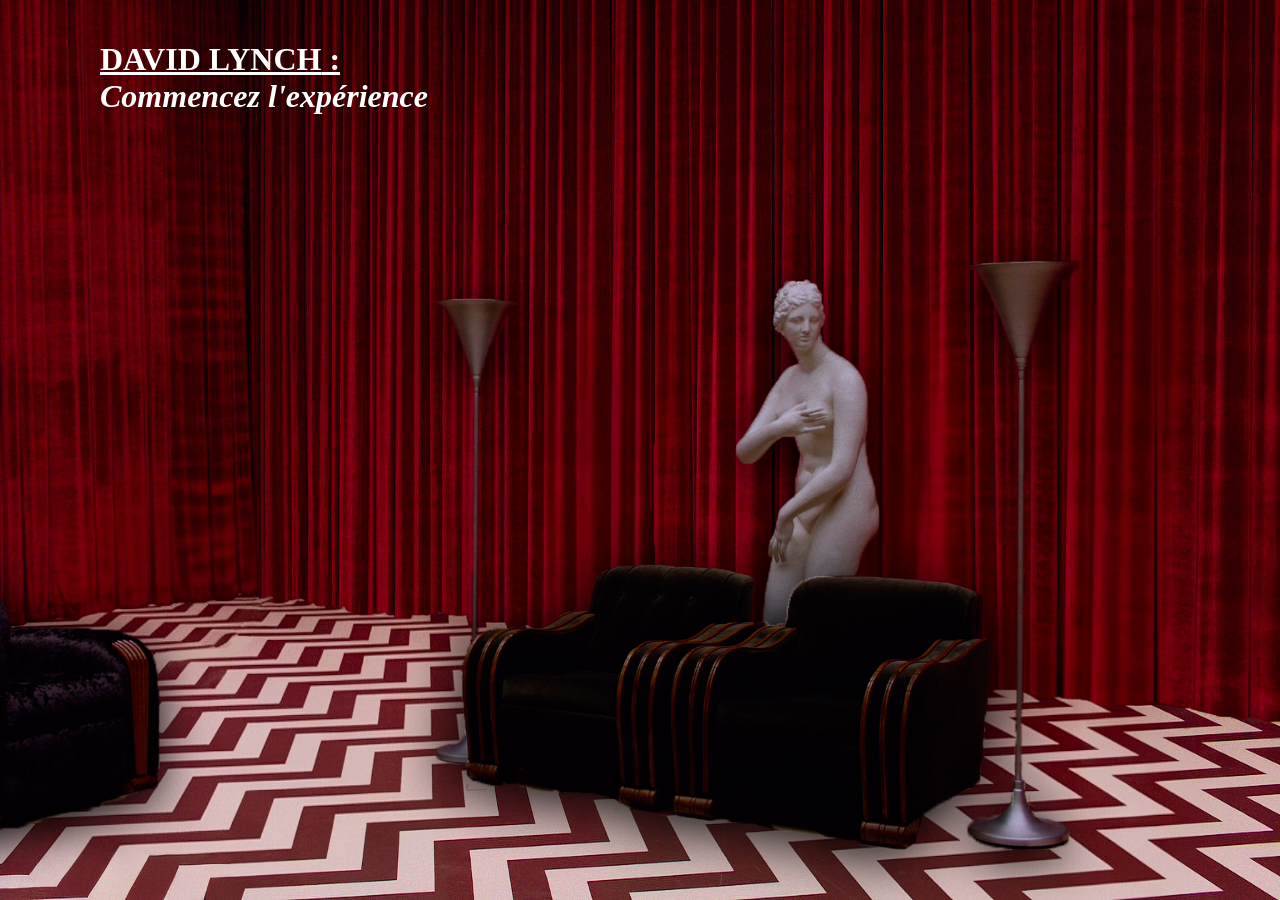
==== index.html @ 9b18784d "Index terminé + Accueil btn sur page héritage" ====
<!DOCTYPE html>
<html lang="fr">
<head>
    <meta charset="UTF-8">
    <meta name="viewport" content="width=device-width, initial-scale=1.0, viewport-fit=cover">
    <meta name="description" content="Expérience interactive avec animation de rideaux">
    <meta name="theme-color" content="#1a0000">
    <title>Expérience Interactive - Rideau</title>
    <link rel="stylesheet" href="public/css/index.css">
</head>
<body>

    <div class="Home">
        <h1><strong><u>DAVID LYNCH</strong> :</u> <br><em>Commencez l'expérience</em></h1>
    </div>
    <main id="scene-container">
        <div id="scene"></div>

            <img src="assets/index/sol.png" class="background bg" alt="Background">

            <div class="background-reveal"></div>

            <img src="assets/index/rideau1.png" class="curtain left-curtain">
            <img src="assets/index/rideau2.png" class="curtain right-curtain">

            <div id="elements-container">
                <img src="assets/index/fauteuil.png" class="element item-1" data-target="./heritage.html" alt="Fauteuil" title="Son Héritage">
                <img src="assets/index/fauteuils.png" class="element item-2" data-target="./oeuvres.html" alt="Fauteuils" title="Ses Oeuvres">
                <img src="assets/index/venus.png" class="element item-3" data-target="./parcours.html" alt="Vénus de Milo" title="Son Parcours">
                <img src="assets/index/lampe1.png" class="element item-4" data-target="./sources.html" alt="Lampe1" title="Nos sources">
                <img src="assets/index/lampe2.png" class="element item-5" alt="Lampe2">
            </div>

        </div>
    </main>

    <script src="public/js/index.js"></script>
</body>
</html>
---- public/css/index.css ----
/* Configuration de base : pas de scroll */
body, html {
    margin: 0;
    padding: 0;
    width: 100%;
    height: 100%;
    overflow: hidden;
    background-size: cover;
    background-position: center;
    background-repeat: no-repeat;
    font-family: sans-serif;
}

#scene-container {
  width: 100vw;
  height: 100vh;
  overflow: hidden;
  display: flex;
  justify-content: center;
  align-items: center;
}

#scene {
  position: relative;
  width: 1920px;
  height: 1080px;
  transform-origin: center center;
}

.background {
    margin: 0;
    padding: 0;
    width: 100%;
    height: 100%;
    overflow: hidden;
}
/* Titre fixe par dessus tout */

.Home {
    position: fixed;
    z-index: 20;
    left: 100px;
    top: 20px;
    color: white;
    font-family: 'Cinzel', serif;
    transition: transform 2.5s ease-in, opacity 2s ease-in;
    pointer-events: auto;
}

/* Fond qui apparaît après l'animation */
.background-reveal {
    position: absolute;
    top: 0;
    left: 0;
    width: 100%;
    height: 100%;
    background: radial-gradient(circle, #2c0000 0%, #000000 100%);
    z-index: -1;
}

/* Style commun des rideaux */
.curtain {
    top: 0;
    width: 50%;
    height: 100%;
    background-image: repeating-linear-gradient(90deg, transparent, transparent 40px, rgba(0,0,0,0.2) 45px);
    z-index: 5;
    transition: transform 2s ease-in, opacity 1.5s ease-in;
    pointer-events: none;
}

.left-curtain { 
    width: 32%;
    left: 20%; 
    z-index: 6;

}

.right-curtain {
    width: 49%;
    right: 0; 
    z-index: 6;

}

/* Éléments interactifs devant */
.element {
    position: absolute;
    cursor: pointer;
    transition: transform 0.3s ease-in-out, filter 0.3s ease-in-out, opacity 1.2s ease-in;
}

.bg {   
    position: absolute;
    width: 100%;
    height: 100%;
    z-index: 9;
    transition: transform 8.5s ease-in, opacity 1.5s ease-in;
    transition-delay: 1s;
    pointer-events: none;
}

/* Positionnement "à la main" des objets */

#elements-container {
    position: absolute;
    width: 100%;
    height: 100%;
    top: 0;
    right: 0;
}

.item-1 {
    bottom: 40px;
    right: 1120px;
    width: 470px;
    z-index: 11;
    filter: drop-shadow(0 10px 25px rgba(0, 0, 0, 1));
}

.item-2 { 
    bottom: 50px;
    right: 250px;
    width: 570px;
    z-index: 11;
    filter: drop-shadow(0 10px 30px rgba(0, 0, 0, 1));
}

.item-3 { 
    bottom: 260px;
    right: 400px;
    width: 145px;
    z-index: 10;
    filter: drop-shadow(0 10px 25px rgba(0, 0, 0, 1));
}

.item-4 { 
    bottom: 135px;
    right: 760px;
    width: 85px;
    z-index: 10;
    filter: drop-shadow(0 10px 25px rgba(0, 0, 0, 1));
}

.item-5 { 
    bottom: 50px;
    right: 200px;
    width: 115px;
    z-index: 10;
    filter: drop-shadow(0 10px 25px rgba(0, 0, 0, 1));
}

.item-1:hover, .item-2:hover, .item-3:hover, .item-4:hover, .item-5:hover {
    filter: drop-shadow(0 10px 25px rgba(255, 255, 255, 0.6));
    transform: scale(1.1);
}

/* --- ÉTATS ANIMÉS (déclenchés par JS) --- */

/* Ouverture des rideaux */
.active .left-curtain { 
    transform: translateX(-165%); 
    opacity: 0;
}

.active .right-curtain { 
    transform: translateX(100%); 
    opacity: 0;
}

/* Animation "avancer vers le fond" */
/* On fait grandir l'image et on la descend pour simuler le passage de la caméra */
body.active .Home {
    transform: scale(4) translateY(100vh) !important;
    opacity: 0 !important;
    pointer-events: none;
}

.active .element {
    transform: scale(3) translateY(100vh);
    opacity: 0;
    pointer-events: none;
    transition: transform 2.5s ease-in, opacity 2s ease-in;
}

.active .bg {
    transform: scale(3) translateY(100vh);
    opacity: 0;
    pointer-events: none; /* Désactive le clic pendant l'animation */
}



/* @media (max-aspect-ratio: 16/9) {
  #scene {
    transform: scale(calc(100vw / 1920));
  }
}

@media (min-aspect-ratio: 16/9) {
  #scene {
    transform: scale(calc(100vh / 1080));
  }
}

@media (max-width: 1200px) {
  #elements-container {
        right: -20%;
    }
}

@media (max-width: 1080px) {
  #elements-container {
        right: -25%;
        width: 60%;
    }  
} */
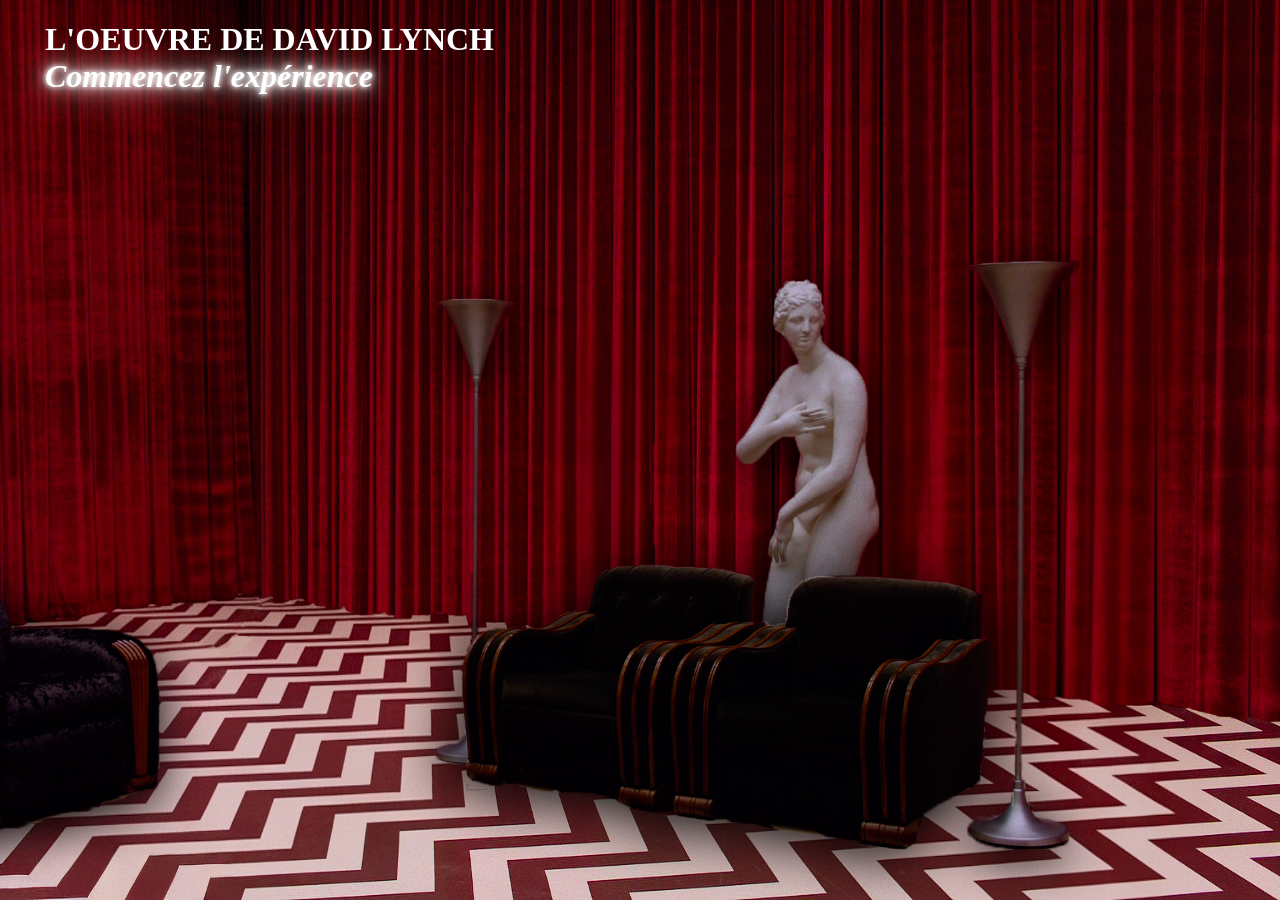
==== commit 0b856e38: "Amélioration de la page index (suppression de l'animation pour tous les éléments, uniquement déclenc" ====
--- a/index.html
+++ b/index.html
@@ -10,8 +10,8 @@
 </head>
 <body>
 
-    <div class="Home">
-        <h1><strong><u>DAVID LYNCH</strong> :</u> <br><em>Commencez l'expérience</em></h1>
+    <div id="home">
+        <h1><strong>L'OEUVRE DE DAVID LYNCH</strong> <br><em class="neon">Commencez l'expérience</em></h1>
     </div>
     <main id="scene-container">
         <div id="scene"></div>
@@ -24,11 +24,11 @@
             <img src="assets/index/rideau2.png" class="curtain right-curtain">
 
             <div id="elements-container">
-                <img src="assets/index/fauteuil.png" class="element item-1" data-target="./heritage.html" alt="Fauteuil" title="Son Héritage">
-                <img src="assets/index/fauteuils.png" class="element item-2" data-target="./oeuvres.html" alt="Fauteuils" title="Ses Oeuvres">
-                <img src="assets/index/venus.png" class="element item-3" data-target="./parcours.html" alt="Vénus de Milo" title="Son Parcours">
-                <img src="assets/index/lampe1.png" class="element item-4" data-target="./sources.html" alt="Lampe1" title="Nos sources">
-                <img src="assets/index/lampe2.png" class="element item-5" alt="Lampe2">
+                <a href="./parcours.html"><img src="assets/index/fauteuil.png" class="element item-1" data-target="./heritage.html" alt="Fauteuil" title="Son Héritage"></a>
+                <a href="./oeuvres.html"><img src="assets/index/fauteuils.png" class="element item-2" data-target="./oeuvres.html" alt="Fauteuils" title="Ses Oeuvres"></a>
+                <a href="./heritage.html"><img src="assets/index/venus.png" class="element item-3" data-target="./parcours.html" alt="Vénus de Milo" title="Son Parcours"></a>
+                <a href="./sources.html"><img src="assets/index/lampe1.png" class="element item-4" data-target="./sources.html" alt="Lampe1" title="Nos sources"></a>
+                <a href="./heritage.html"><img src="assets/index/lampe2.png" class="element item-5" alt="Lampe2"></a>
             </div>
 
         </div>
--- a/public/css/index.css
+++ b/public/css/index.css
@@ -36,14 +36,14 @@
 }
 /* Titre fixe par dessus tout */
 
-.Home {
+#home {
     position: fixed;
+    padding: 0 5vh;
     z-index: 20;
-    left: 100px;
-    top: 20px;
     color: white;
     font-family: 'Cinzel', serif;
-    transition: transform 2.5s ease-in, opacity 2s ease-in;
+    opacity: 1;
+    transition: opacity 2s ease;
     pointer-events: auto;
 }
 
@@ -189,29 +189,32 @@
     pointer-events: none; /* Désactive le clic pendant l'animation */
 }
 
-
-
-/* @media (max-aspect-ratio: 16/9) {
-  #scene {
-    transform: scale(calc(100vw / 1920));
-  }
-}
-
-@media (min-aspect-ratio: 16/9) {
-  #scene {
-    transform: scale(calc(100vh / 1080));
-  }
-}
-
-@media (max-width: 1200px) {
-  #elements-container {
-        right: -20%;
+.neon {
+    font-family: 'Cinzel', serif;
+    color: white;
+    width: fit-content;
+    text-shadow:
+        0 0 5px #ffffff,
+        0 0 10px #ffffff,
+        0 0 20px #ffffff,
+        0 0 40px #ffffff;
+
+    cursor: pointer;
+    animation: neonFlicker 4s infinite, slightShake 0.2s infinite;
+}
+
+@keyframes neonFlicker {
+    0%, 18%, 22%, 25%, 53%, 57%, 100% {
+        opacity: 1;
     }
-}
-
-@media (max-width: 1080px) {
-  #elements-container {
-        right: -25%;
-        width: 60%;
-    }  
-} */+
+    20%, 24%, 55% {
+        opacity: 0.4;
+    }
+}
+
+@keyframes slightShake {
+    0% { transform: translateX(0); }
+    50% { transform: translateX(0.5px); }
+    100% { transform: translateX(0); }
+}
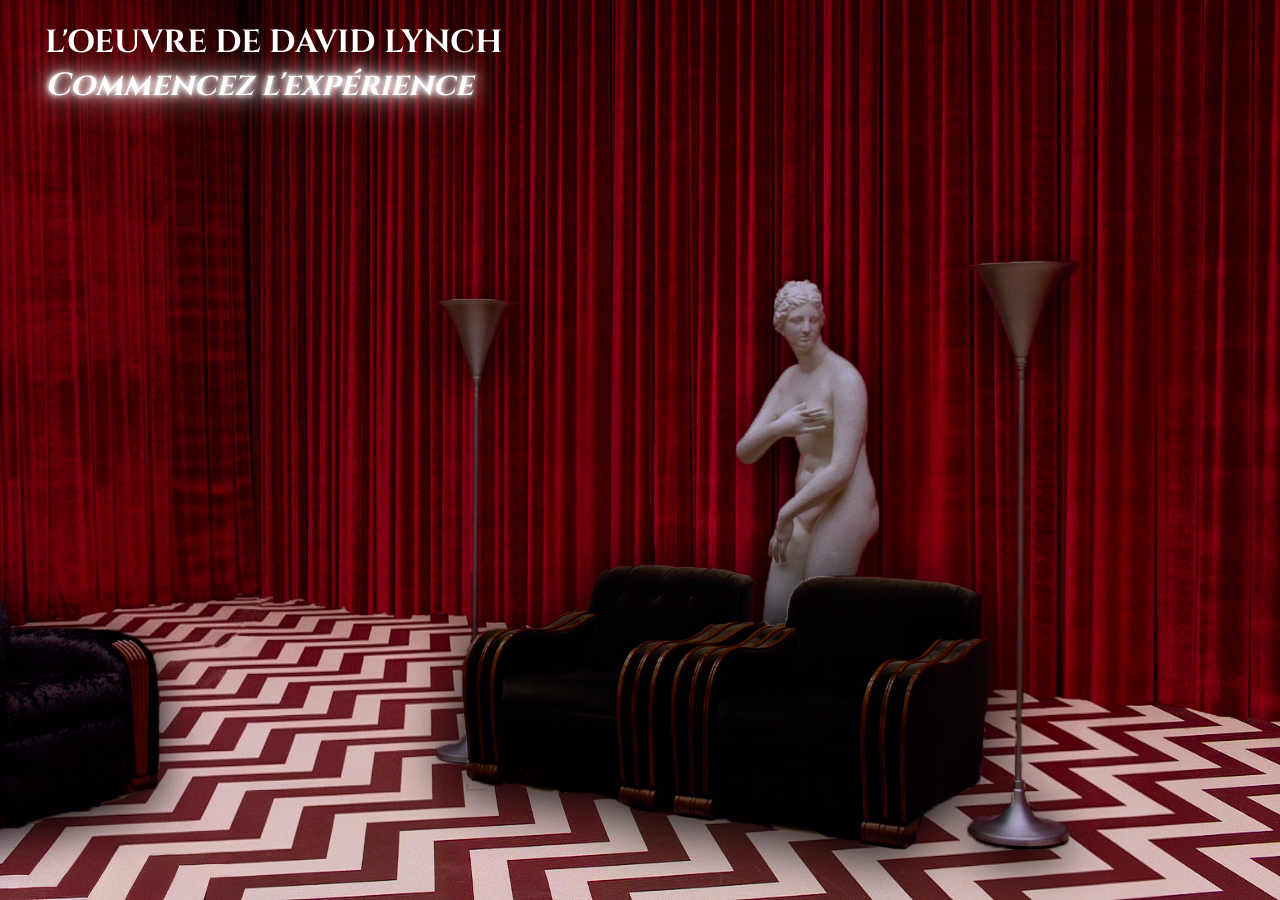
==== commit 941c61aa: "Modifications finales pour la page d'index (ajout de div au survol des images)" ====
--- a/index.html
+++ b/index.html
@@ -7,6 +7,7 @@
     <meta name="theme-color" content="#1a0000">
     <title>Expérience Interactive - Rideau</title>
     <link rel="stylesheet" href="public/css/index.css">
+    <link href="https://fonts.googleapis.com/css2?family=Cinzel:wght@400;600;800&family=Cormorant+Garamond:wght@300;400;500&display=swap" rel="stylesheet">
 </head>
 <body>
 
@@ -24,12 +25,14 @@
             <img src="assets/index/rideau2.png" class="curtain right-curtain">
 
             <div id="elements-container">
-                <a href="./parcours.html"><img src="assets/index/fauteuil.png" class="element item-1" data-target="./heritage.html" alt="Fauteuil" title="Son Héritage"></a>
-                <a href="./oeuvres.html"><img src="assets/index/fauteuils.png" class="element item-2" data-target="./oeuvres.html" alt="Fauteuils" title="Ses Oeuvres"></a>
-                <a href="./heritage.html"><img src="assets/index/venus.png" class="element item-3" data-target="./parcours.html" alt="Vénus de Milo" title="Son Parcours"></a>
-                <a href="./sources.html"><img src="assets/index/lampe1.png" class="element item-4" data-target="./sources.html" alt="Lampe1" title="Nos sources"></a>
-                <a href="./heritage.html"><img src="assets/index/lampe2.png" class="element item-5" alt="Lampe2"></a>
+                <a href="./parcours.html"><img src="assets/index/fauteuil.png" class="element item-1" data-target="./parcours.html" alt="Fauteuil" data-title="Son Parcours"></a>
+                <a href="./oeuvres.html"><img src="assets/index/fauteuils.png" class="element item-2" data-target="./oeuvres.html" alt="Fauteuils" data-title="Ses Oeuvres"></a>
+                <a href="./heritage.html"><img src="assets/index/venus.png" class="element item-3" data-target="./heritage.html" alt="Vénus de Milo" data-title="Son Héritage"></a>
+                <a href="./sources.html"><img src="assets/index/lampe1.png" class="element item-4" data-target="./sources.html" alt="Lampe1" data-title="Nos sources"></a>
+                <a href="#"><img src="assets/index/lampe2.png" class="element item-5" alt="Lampe2"></a>
             </div>
+
+            <div id="tooltip"></div>
 
         </div>
     </main>
--- a/public/css/index.css
+++ b/public/css/index.css
@@ -8,7 +8,7 @@
     background-size: cover;
     background-position: center;
     background-repeat: no-repeat;
-    font-family: sans-serif;
+    font-family: 'Cormorant Garamond', serif;
 }
 
 #scene-container {
@@ -155,6 +155,19 @@
     transform: scale(1.1);
 }
 
+#tooltip {
+    position: fixed;
+    background: rgba(0,0,0,0.8);
+    color: white;
+    padding: 6px 12px;
+    border-radius: 6px;
+    font-size: 14px;
+    pointer-events: none;
+    opacity: 0;
+    transition: opacity 0.2s ease;
+    z-index: 100;
+}
+
 /* --- ÉTATS ANIMÉS (déclenchés par JS) --- */
 
 /* Ouverture des rideaux */
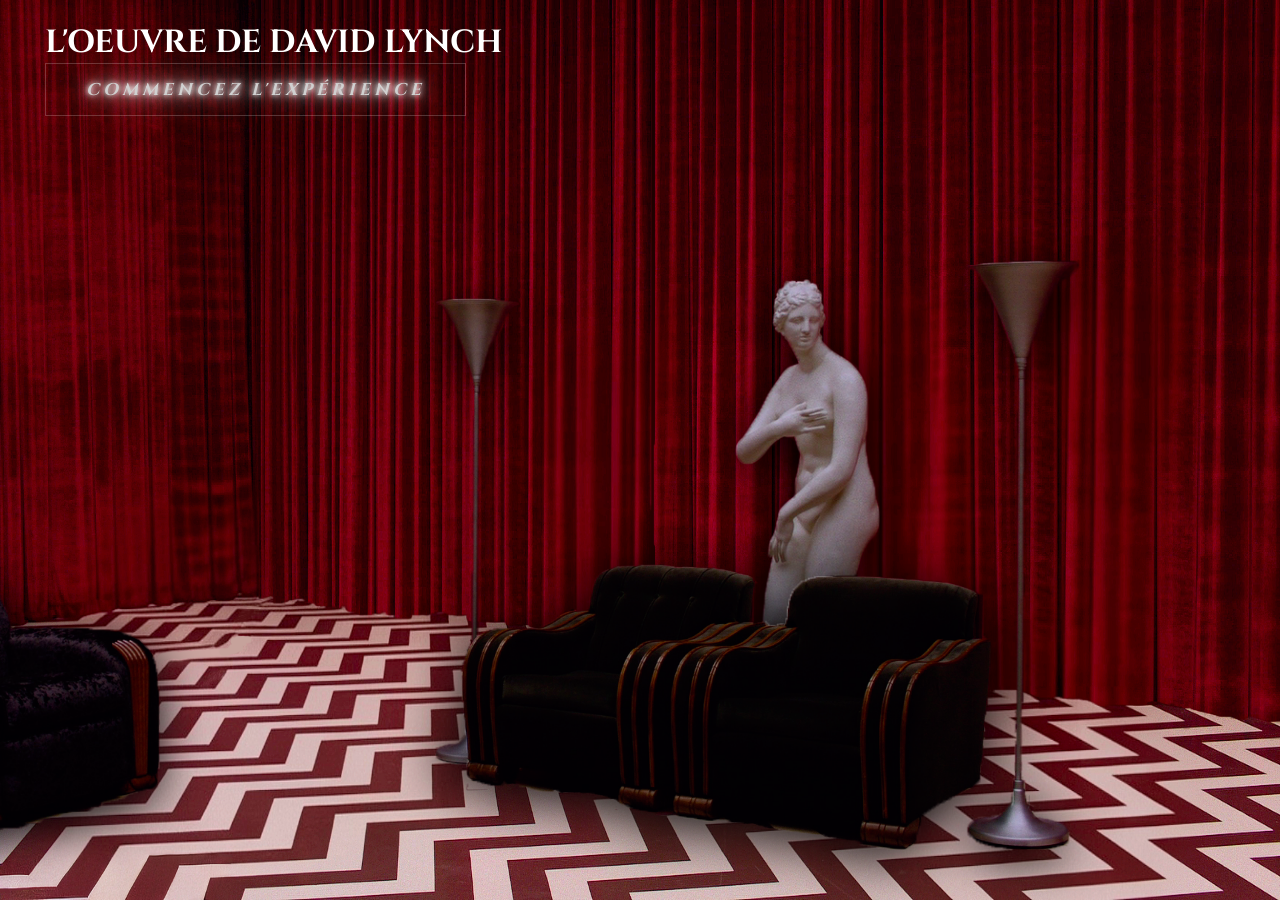
==== commit a6f2e027: "Ajout de plusieurs améliorations : animation au chargement sur index, ajout de bouton home sur toute" ====
--- a/index.html
+++ b/index.html
@@ -11,8 +11,13 @@
 </head>
 <body>
 
+    <div class="rideaux">
+        <div class="rideau left"></div>
+        <div class="rideau right"></div>
+    </div>
+
     <div id="home">
-        <h1><strong>L'OEUVRE DE DAVID LYNCH</strong> <br><em class="neon">Commencez l'expérience</em></h1>
+        <h1><strong>L'OEUVRE DE DAVID LYNCH</strong> <br><em id="boutonStart">Commencez l'expérience</em></h1>
     </div>
     <main id="scene-container">
         <div id="scene"></div>
@@ -29,7 +34,7 @@
                 <a href="./oeuvres.html"><img src="assets/index/fauteuils.png" class="element item-2" data-target="./oeuvres.html" alt="Fauteuils" data-title="Ses Oeuvres"></a>
                 <a href="./heritage.html"><img src="assets/index/venus.png" class="element item-3" data-target="./heritage.html" alt="Vénus de Milo" data-title="Son Héritage"></a>
                 <a href="./sources.html"><img src="assets/index/lampe1.png" class="element item-4" data-target="./sources.html" alt="Lampe1" data-title="Nos sources"></a>
-                <a href="#"><img src="assets/index/lampe2.png" class="element item-5" alt="Lampe2"></a>
+                <a href="./sources.html"><img src="assets/index/lampe2.png" class="element item-5" data-target="./sources.html" alt="Lampe2" data-title="Nos sources"></a>
             </div>
 
             <div id="tooltip"></div>
--- a/public/css/index.css
+++ b/public/css/index.css
@@ -9,6 +9,46 @@
     background-position: center;
     background-repeat: no-repeat;
     font-family: 'Cormorant Garamond', serif;
+}
+
+/* Animation au chargement */ 
+
+.rideaux {
+    position: fixed;
+    inset: 0;
+    z-index: 9999;
+    display: flex;
+    pointer-events: none;
+}
+
+/* Chaque rideau */
+.rideau {
+    width: 50%;
+    height: 100%;
+    background-image: url("/assets/index/red_curtains.png");
+    background-size: cover;
+    background-repeat: no-repeat;
+    transition: transform 2s cubic-bezier(.77,0,.18,1);
+    transform: scale(1.05);
+}
+
+/* Positionnements */
+.left {
+    background-position: left center;
+}
+
+.right {
+    background-position: right center;
+}
+
+/* Animation */
+
+.rideaux.open .left {
+    transform: translateX(-100%);
+}
+
+.rideaux.open .right {
+    transform: translateX(100%);
 }
 
 #scene-container {
@@ -202,19 +242,36 @@
     pointer-events: none; /* Désactive le clic pendant l'animation */
 }
 
-.neon {
-    font-family: 'Cinzel', serif;
-    color: white;
-    width: fit-content;
+#boutonStart {
+    position: relative;
+    padding: 14px 40px;
+
+    font-family: "Cinzel", serif;
+    font-size: 17px;
+    letter-spacing: 4px;
+    text-transform: uppercase;
+
+    color: #d0d0d0;
+    background: transparent;
+    border: 1px solid rgba(255,255,255,0.2);
+
+    cursor: pointer;
+    overflow: hidden;
+
+    transition: all 0.4s ease;
+    animation: neonFlicker 4s infinite, slightShake 0.2s infinite;
     text-shadow:
-        0 0 5px #ffffff,
-        0 0 10px #ffffff,
-        0 0 20px #ffffff,
-        0 0 40px #ffffff;
-
-    cursor: pointer;
-    animation: neonFlicker 4s infinite, slightShake 0.2s infinite;
-}
+            0 0 5px #ffffff,
+            0 0 10px #ffffff,
+            0 0 20px #ffffff,
+            0 0 40px #ffffff;
+}
+
+#boutonStart:hover {
+  color: white;
+  border-color: rgba(255,255,255,0.6);
+  letter-spacing: 6px;
+}   
 
 @keyframes neonFlicker {
     0%, 18%, 22%, 25%, 53%, 57%, 100% {
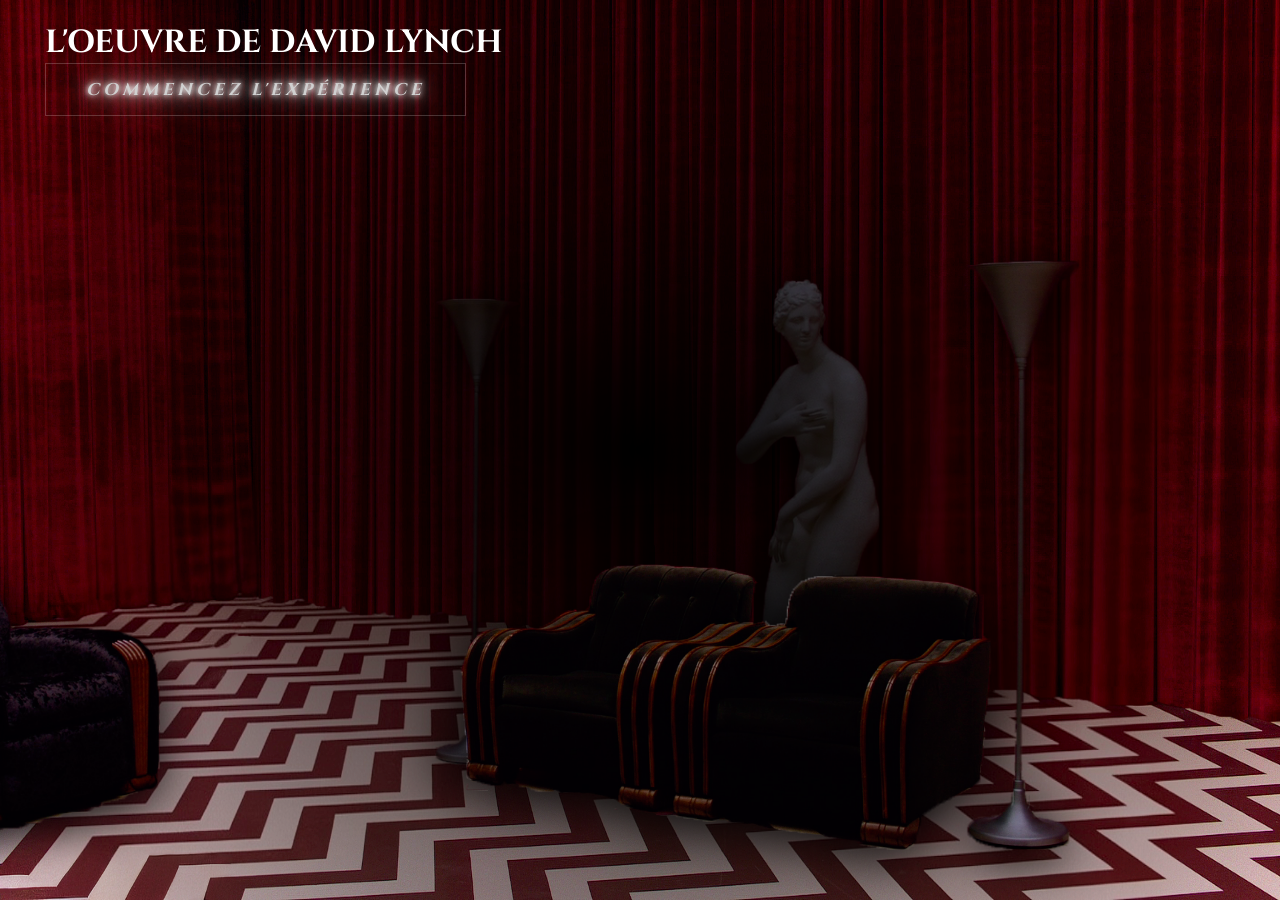
==== commit 19fb49b6: "Correction de la plupart des liens" ====
--- a/index.html
+++ b/index.html
@@ -42,6 +42,8 @@
         </div>
     </main>
 
+    <div class="light-pulse"></div>
+
     <script src="public/js/index.js"></script>
 </body>
 </html>
--- a/public/css/index.css
+++ b/public/css/index.css
@@ -271,7 +271,25 @@
   color: white;
   border-color: rgba(255,255,255,0.6);
   letter-spacing: 6px;
-}   
+}
+
+
+.light-pulse {
+    position: fixed;
+    inset: 0;
+    pointer-events: none;
+    background: radial-gradient(circle at 50% 50%, rgba(0,0,0), transparent 100%);
+    animation: pulse 6s ease-in-out infinite;
+    z-index: 10;
+}
+
+
+@keyframes pulse {
+    0%, 100% { opacity: 0.3; }
+    50% { opacity: 0.6; }
+}
+
+
 
 @keyframes neonFlicker {
     0%, 18%, 22%, 25%, 53%, 57%, 100% {
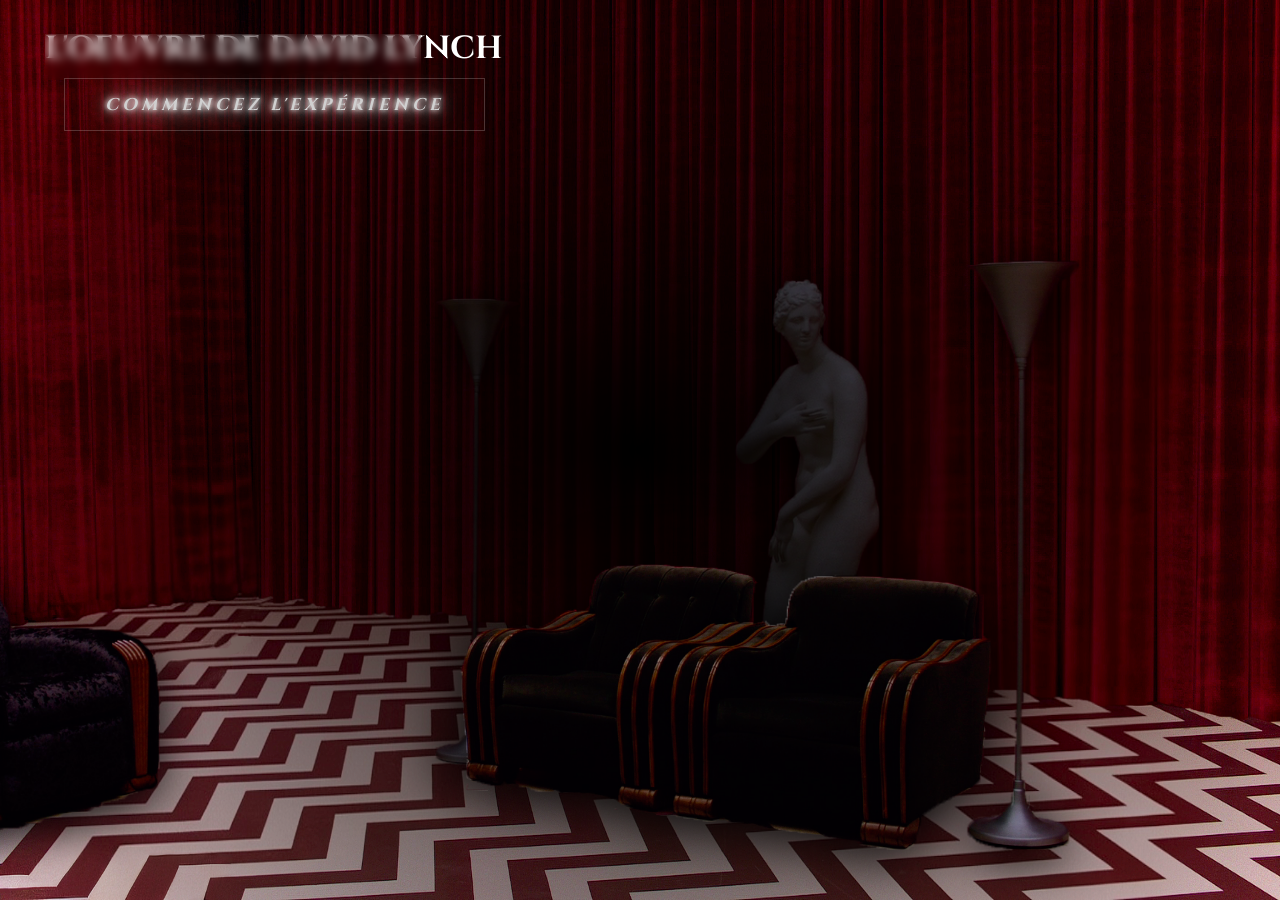
==== commit 94fe57cd: "BIG css & html update" ====
--- a/index.html
+++ b/index.html
@@ -6,6 +6,7 @@
     <meta name="description" content="Expérience interactive avec animation de rideaux">
     <meta name="theme-color" content="#1a0000">
     <title>Expérience Interactive - Rideau</title>
+    <link rel="stylesheet" href="public/css/commun.css">
     <link rel="stylesheet" href="public/css/index.css">
     <link href="https://fonts.googleapis.com/css2?family=Cinzel:wght@400;600;800&family=Cormorant+Garamond:wght@300;400;500&display=swap" rel="stylesheet">
 </head>
@@ -17,7 +18,8 @@
     </div>
 
     <div id="home">
-        <h1><strong>L'OEUVRE DE DAVID LYNCH</strong> <br><em id="boutonStart">Commencez l'expérience</em></h1>
+        <h1><strong>L'OEUVRE DE DAVID LYNCH</strong></h1>
+        <h1><em id="boutonStart" class="neon">Commencez l'expérience</em></h1>
     </div>
     <main id="scene-container">
         <div id="scene"></div>
--- a/public/css/commun.css
+++ b/public/css/commun.css
@@ -0,0 +1,77 @@
+.neon {
+  position: relative;
+  padding: 14px 40px;
+
+  font-family: "Cinzel", serif;
+  font-size: 17px;
+  letter-spacing: 4px;
+  text-transform: uppercase;
+
+  color: #d0d0d0;
+  background: transparent;
+  border: 1px solid rgba(255,255,255,0.2);
+  backdrop-filter: blur(5px);
+
+  cursor: pointer;
+  overflow: hidden;
+
+  transition: all 0.4s ease;
+    animation: neonFlicker 4s infinite, slightShake 0.2s infinite;
+    text-shadow:
+            0 0 5px #ffffff,
+            0 0 10px #ffffff,
+            0 0 20px #ffffff,
+            0 0 40px #ffffff;
+}
+
+.neon:hover {
+  color: white;
+  border-color: rgba(255,255,255,0.6);
+  letter-spacing: 5px;
+}
+
+.icon {
+  color: #d0d0d0;
+  background: transparent;
+
+  cursor: pointer;
+
+  transition: all 0.4s ease;
+    animation: neonFlicker 10s infinite;
+    filter: 
+        drop-shadow(0 0 5px #ffffffb1)
+        drop-shadow(0 0 40px #ffffffb1);
+}
+
+.icon:hover {
+  color: white;
+  border-color: rgba(255,255,255,0.6);
+  letter-spacing: 6px;
+}
+
+#fin {
+    display: flex;
+    justify-content: center;
+}
+#fin a{
+    text-decoration: none;
+}
+
+@keyframes slightShake {
+    0% { transform: translateX(0); }
+    50% { transform: translateX(0.5px); }
+    100% { transform: translateX(0); }
+}
+@keyframes pulse {
+    0%, 100% { opacity: 0.3; }
+    50% { opacity: 0.6; }
+}
+@keyframes neonFlicker {
+    0%, 18%, 22%, 25%, 53%, 57%, 100% {
+        opacity: 1;
+    }
+
+    20%, 24%, 55% {
+        opacity: 0.4;
+    }
+}
--- a/public/css/index.css
+++ b/public/css/index.css
@@ -25,7 +25,7 @@
 .rideau {
     width: 50%;
     height: 100%;
-    background-image: url("/assets/index/red_curtains.png");
+    background-image: url("../../assets/index/red_curtains.png");
     background-size: cover;
     background-repeat: no-repeat;
     transition: transform 2s cubic-bezier(.77,0,.18,1);
@@ -85,6 +85,15 @@
     opacity: 1;
     transition: opacity 2s ease;
     pointer-events: auto;
+    display: flex;
+    flex-direction: column;
+    align-items: center;
+    margin: 3vh 0;
+    gap: 1vh;
+}
+#home h1 {
+    margin: 0;
+    padding: 0;
 }
 
 /* Fond qui apparaît après l'animation */
@@ -242,37 +251,6 @@
     pointer-events: none; /* Désactive le clic pendant l'animation */
 }
 
-#boutonStart {
-    position: relative;
-    padding: 14px 40px;
-
-    font-family: "Cinzel", serif;
-    font-size: 17px;
-    letter-spacing: 4px;
-    text-transform: uppercase;
-
-    color: #d0d0d0;
-    background: transparent;
-    border: 1px solid rgba(255,255,255,0.2);
-
-    cursor: pointer;
-    overflow: hidden;
-
-    transition: all 0.4s ease;
-    animation: neonFlicker 4s infinite, slightShake 0.2s infinite;
-    text-shadow:
-            0 0 5px #ffffff,
-            0 0 10px #ffffff,
-            0 0 20px #ffffff,
-            0 0 40px #ffffff;
-}
-
-#boutonStart:hover {
-  color: white;
-  border-color: rgba(255,255,255,0.6);
-  letter-spacing: 6px;
-}
-
 
 .light-pulse {
     position: fixed;
@@ -281,28 +259,4 @@
     background: radial-gradient(circle at 50% 50%, rgba(0,0,0), transparent 100%);
     animation: pulse 6s ease-in-out infinite;
     z-index: 10;
-}
-
-
-@keyframes pulse {
-    0%, 100% { opacity: 0.3; }
-    50% { opacity: 0.6; }
-}
-
-
-
-@keyframes neonFlicker {
-    0%, 18%, 22%, 25%, 53%, 57%, 100% {
-        opacity: 1;
-    }
-
-    20%, 24%, 55% {
-        opacity: 0.4;
-    }
-}
-
-@keyframes slightShake {
-    0% { transform: translateX(0); }
-    50% { transform: translateX(0.5px); }
-    100% { transform: translateX(0); }
 }
